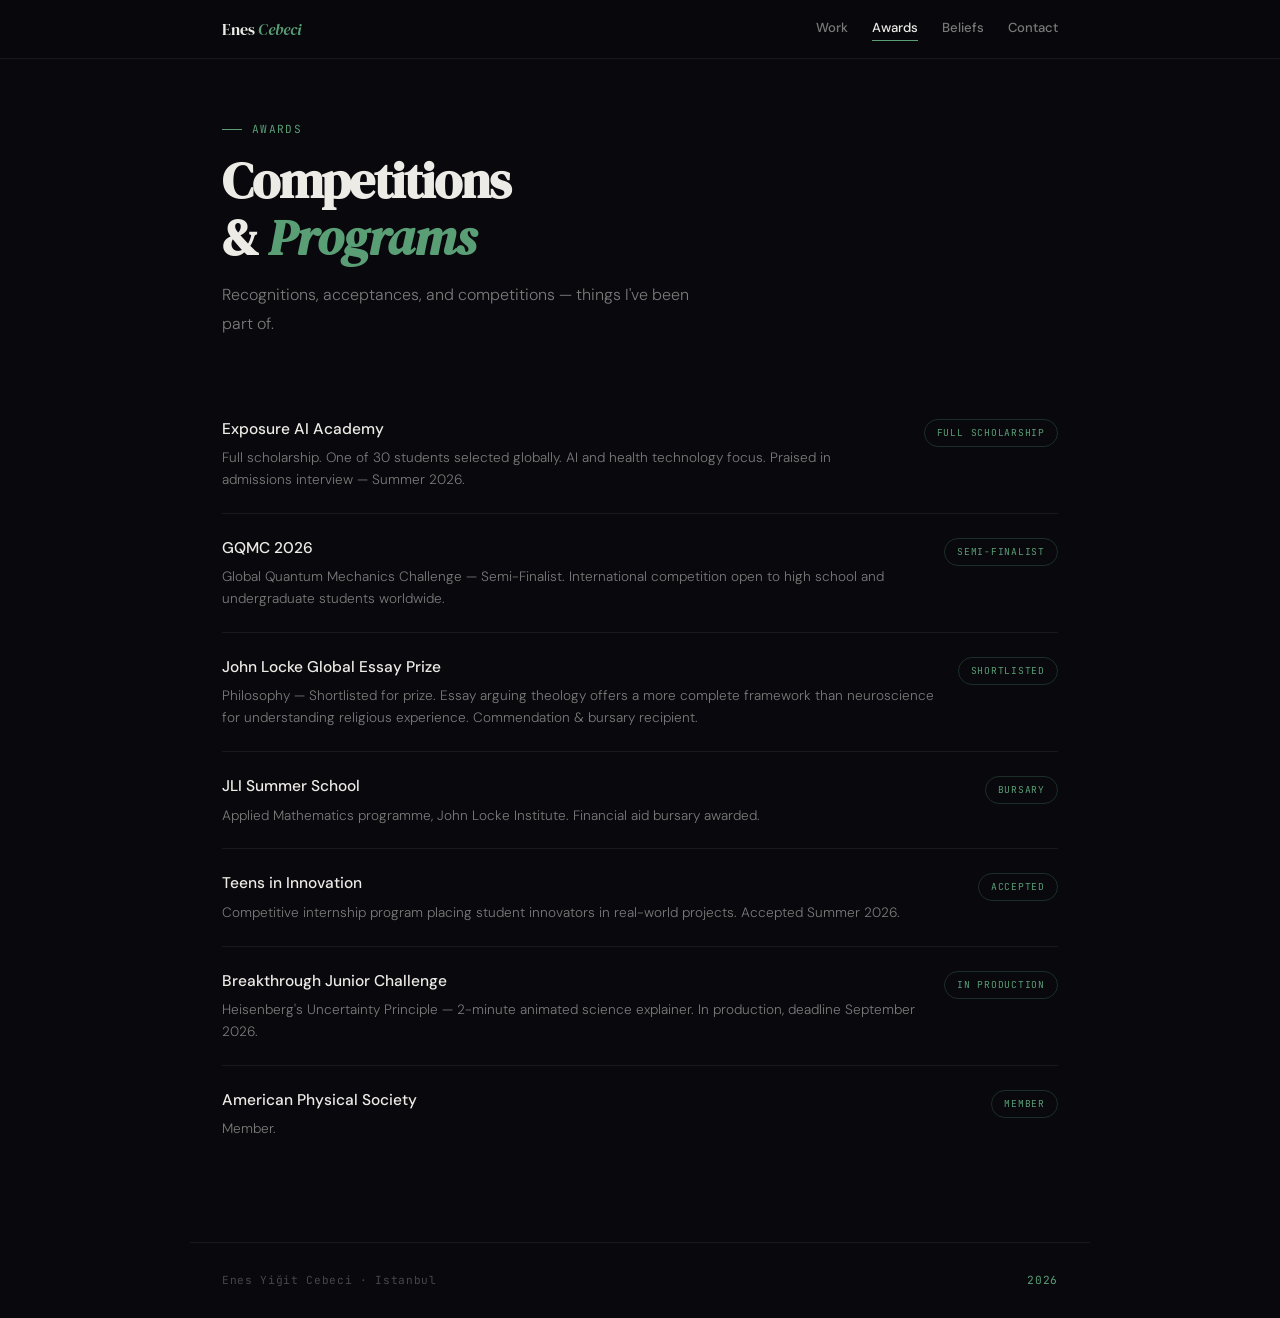
==== awards.html @ 8d1472da "Add files via upload" ====
<!DOCTYPE html>
<html lang="en">
<head>
<meta charset="UTF-8">
<meta name="viewport" content="width=device-width, initial-scale=1.0">
<title>Awards — Enes Yiğit Cebeci</title>
<link rel="stylesheet" href="style.css">
<style>
  .award-grid { display: flex; flex-direction: column; }
  .award-item {
    display: grid; grid-template-columns: 1fr auto;
    align-items: start; gap: 20px;
    padding: 22px 0;
    border-bottom: 1px solid var(--border);
    transition: padding-left 0.2s;
  }
  .award-item:last-child { border-bottom: none; }
  .award-item:hover { padding-left: 6px; }
  .award-name { font-weight: 500; font-size: 0.97rem; margin-bottom: 5px; }
  .award-detail { font-size: 0.85rem; color: var(--text-dim); font-weight: 300; line-height: 1.6; }
  .award-badge {
    font-family: 'JetBrains Mono', monospace;
    font-size: 0.6rem; letter-spacing: 0.08em; text-transform: uppercase;
    color: var(--green-bright); padding: 5px 12px;
    border: 1px solid rgba(90,158,118,0.25); border-radius: 100px;
    white-space: nowrap; margin-top: 2px;
  }
  @media (max-width: 640px) { .award-item { grid-template-columns: 1fr; } }
</style>
</head>
<body>
<nav>
  <div class="inner">
    <a href="/" class="nav-logo">Enes <em>Cebeci</em></a>
    <div class="navlinks">
      <a href="/work.html">Work</a>
      <a href="/awards.html" class="active">Awards</a>
      <a href="/beliefs.html">Beliefs</a>
      <a href="/contact.html">Contact</a>
    </div>
  </div>
</nav>

<main>
  <div class="wrap">
    <div class="page-header reveal">
      <div class="page-eyebrow">Awards</div>
      <h1 class="page-title">Competitions<br>& <em>Programs</em></h1>
      <p class="page-desc">Recognitions, acceptances, and competitions — things I've been part of.</p>
    </div>

    <div class="award-grid reveal">
      <div class="award-item">
        <div>
          <div class="award-name">Exposure AI Academy</div>
          <div class="award-detail">Full scholarship. One of 30 students selected globally. AI and health technology focus. Praised in admissions interview — Summer 2026.</div>
        </div>
        <div class="award-badge">Full scholarship</div>
      </div>
      <div class="award-item">
        <div>
          <div class="award-name">GQMC 2026</div>
          <div class="award-detail">Global Quantum Mechanics Challenge — Semi-Finalist. International competition open to high school and undergraduate students worldwide.</div>
        </div>
        <div class="award-badge">Semi-finalist</div>
      </div>
      <div class="award-item">
        <div>
          <div class="award-name">John Locke Global Essay Prize</div>
          <div class="award-detail">Philosophy — Shortlisted for prize. Essay arguing theology offers a more complete framework than neuroscience for understanding religious experience. Commendation & bursary recipient.</div>
        </div>
        <div class="award-badge">Shortlisted</div>
      </div>
      <div class="award-item">
        <div>
          <div class="award-name">JLI Summer School</div>
          <div class="award-detail">Applied Mathematics programme, John Locke Institute. Financial aid bursary awarded.</div>
        </div>
        <div class="award-badge">Bursary</div>
      </div>
      <div class="award-item">
        <div>
          <div class="award-name">Teens in Innovation</div>
          <div class="award-detail">Competitive internship program placing student innovators in real-world projects. Accepted Summer 2026.</div>
        </div>
        <div class="award-badge">Accepted</div>
      </div>
      <div class="award-item">
        <div>
          <div class="award-name">Breakthrough Junior Challenge</div>
          <div class="award-detail">Heisenberg's Uncertainty Principle — 2-minute animated science explainer. In production, deadline September 2026.</div>
        </div>
        <div class="award-badge">In production</div>
      </div>
      <div class="award-item">
        <div>
          <div class="award-name">American Physical Society</div>
          <div class="award-detail">Member.</div>
        </div>
        <div class="award-badge">Member</div>
      </div>
    </div>
  </div>
</main>

<footer>
  <div>Enes Yiğit Cebeci · Istanbul</div>
  <span>2026</span>
</footer>

<script>
  const reveals = document.querySelectorAll('.reveal');
  const obs = new IntersectionObserver(e => e.forEach(r => { if(r.isIntersecting){ r.target.classList.add('visible'); obs.unobserve(r.target); } }), {threshold:0.1});
  reveals.forEach(r => obs.observe(r));
</script>
</body>
</html>
---- style.css ----
@import url('https://fonts.googleapis.com/css2?family=DM+Serif+Display:ital@0;1&family=DM+Sans:wght@300;400;500;600&family=JetBrains+Mono:wght@400;500&display=swap');

:root {
  --bg: #08080D;
  --surface: #111118;
  --surface2: #1A1A26;
  --text: #EDEBE6;
  --text-dim: rgba(237,235,230,0.5);
  --text-dimmer: rgba(237,235,230,0.28);
  --green: #3D6B52;
  --green-bright: #5A9E76;
  --border: rgba(255,255,255,0.07);
  --border-hover: rgba(255,255,255,0.15);
}

*, *::before, *::after { margin: 0; padding: 0; box-sizing: border-box; }
html { scroll-behavior: smooth; }

body {
  background: var(--bg);
  color: var(--text);
  font-family: 'DM Sans', sans-serif;
  font-size: 16px;
  line-height: 1.65;
  -webkit-font-smoothing: antialiased;
  overflow-x: hidden;
}

a { color: inherit; text-decoration: none; }
h1,h2,h3 { font-family: 'DM Serif Display', serif; }

.wrap { max-width: 900px; margin: 0 auto; padding: 0 32px; }

/* NAV */
nav {
  position: fixed; top: 0; left: 0; right: 0; z-index: 100;
  background: rgba(8,8,13,0.88);
  backdrop-filter: blur(16px);
  border-bottom: 1px solid var(--border);
}
nav .inner {
  max-width: 900px; margin: 0 auto; padding: 0 32px;
  display: flex; align-items: center; justify-content: space-between;
  height: 58px;
}
.nav-logo {
  font-family: 'DM Serif Display', serif;
  font-size: 1rem; color: var(--text);
}
.nav-logo em { font-style: italic; color: var(--green-bright); }
.navlinks {
  display: flex; gap: 24px;
  font-size: 0.82rem; font-weight: 500;
  color: var(--text-dim);
}
.navlinks a { transition: color 0.15s; padding-bottom: 2px; border-bottom: 1px solid transparent; }
.navlinks a:hover { color: var(--text); }
.navlinks a.active { color: var(--text); border-bottom-color: var(--green-bright); }

/* MAIN */
main { padding: 120px 0 80px; min-height: 100vh; }

/* PAGE HEADER */
.page-header { margin-bottom: 56px; }
.page-eyebrow {
  font-family: 'JetBrains Mono', monospace;
  font-size: 0.7rem; letter-spacing: 0.12em;
  text-transform: uppercase; color: var(--green-bright);
  margin-bottom: 14px;
  display: flex; align-items: center; gap: 10px;
}
.page-eyebrow::before { content: ''; width: 20px; height: 1px; background: var(--green-bright); }
h1.page-title {
  font-size: clamp(2.2rem, 4vw, 3.2rem);
  line-height: 1.1; letter-spacing: -0.02em;
}
h1.page-title em { font-style: italic; color: var(--green-bright); }
.page-desc {
  margin-top: 16px; font-size: 1rem;
  color: var(--text-dim); max-width: 480px;
  font-weight: 300; line-height: 1.8;
}

/* ITEMS */
.item-list { display: flex; flex-direction: column; }
.item {
  padding: 22px 0;
  border-bottom: 1px solid var(--border);
  transition: padding-left 0.2s;
}
.item:last-child { border-bottom: none; }
.item:hover { padding-left: 6px; }
.item-top {
  display: flex; align-items: baseline;
  justify-content: space-between; gap: 16px; margin-bottom: 6px;
}
.item-name { font-weight: 500; font-size: 0.97rem; }
.item-tag {
  font-family: 'JetBrains Mono', monospace;
  font-size: 0.62rem; letter-spacing: 0.08em;
  text-transform: uppercase; color: var(--green-bright); flex-shrink: 0;
}
.item-desc { font-size: 0.87rem; color: var(--text-dim); font-weight: 300; line-height: 1.7; }

/* GROUP LABEL */
.group-label {
  font-family: 'JetBrains Mono', monospace;
  font-size: 0.68rem; letter-spacing: 0.12em;
  text-transform: uppercase; color: var(--green-bright);
  margin-bottom: 4px; margin-top: 40px;
}
.group-label:first-child { margin-top: 0; }

/* BTN */
.btn {
  display: inline-flex; align-items: center; gap: 8px;
  padding: 10px 22px; border-radius: 6px;
  font-size: 0.85rem; font-weight: 500;
  transition: all 0.15s; font-family: 'DM Sans', sans-serif;
}
.btn-primary { background: var(--green); color: var(--text); border: 1px solid var(--green); }
.btn-primary:hover { background: var(--green-bright); border-color: var(--green-bright); }
.btn-ghost { background: transparent; color: var(--text-dim); border: 1px solid var(--border); }
.btn-ghost:hover { border-color: var(--border-hover); color: var(--text); }

/* LIVE DOT */
.live-dot {
  width: 6px; height: 6px; border-radius: 50%;
  background: var(--green-bright); display: inline-block;
  animation: livepulse 2s ease-in-out infinite; margin-right: 6px;
}
@keyframes livepulse { 0%,100%{opacity:1} 50%{opacity:0.3} }

/* FOOTER */
footer {
  border-top: 1px solid var(--border);
  padding: 28px 32px; max-width: 900px; margin: 0 auto;
  display: flex; justify-content: space-between;
  font-family: 'JetBrains Mono', monospace;
  font-size: 0.7rem; color: var(--text-dimmer); letter-spacing: 0.06em;
}
footer span { color: var(--green-bright); }

/* REVEAL */
.reveal { opacity: 0; transform: translateY(20px); transition: opacity 0.5s ease, transform 0.5s ease; }
.reveal.visible { opacity: 1; transform: translateY(0); }

@media (max-width: 640px) {
  .navlinks { display: none; }
  main { padding: 100px 0 60px; }
  h1.page-title { font-size: 2rem; }
}
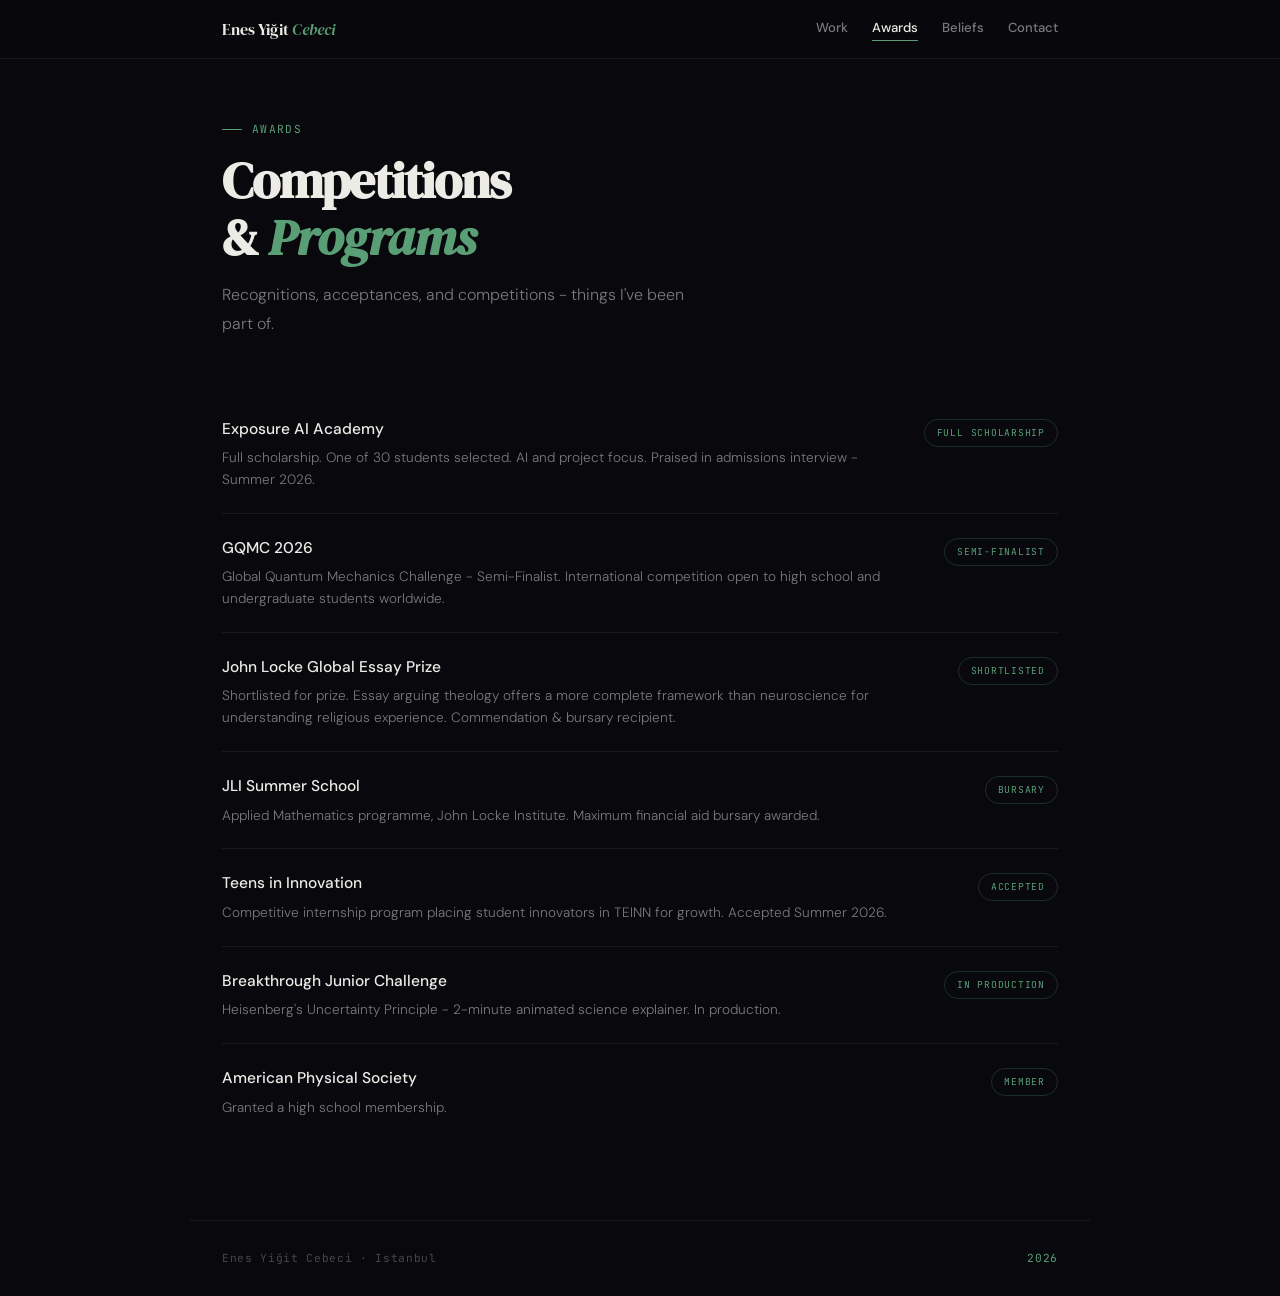
==== commit a563be97: "awards.html" ====
--- a/awards.html
+++ b/awards.html
@@ -3,7 +3,7 @@
 <head>
 <meta charset="UTF-8">
 <meta name="viewport" content="width=device-width, initial-scale=1.0">
-<title>Awards — Enes Yiğit Cebeci</title>
+<title>Awards - Enes Yiğit Cebeci</title>
 <link rel="stylesheet" href="style.css">
 <style>
   .award-grid { display: flex; flex-direction: column; }
@@ -31,7 +31,7 @@
 <body>
 <nav>
   <div class="inner">
-    <a href="/" class="nav-logo">Enes <em>Cebeci</em></a>
+    <a href="/" class="nav-logo">Enes Yiğit <em>Cebeci</em></a>
     <div class="navlinks">
       <a href="/work.html">Work</a>
       <a href="/awards.html" class="active">Awards</a>
@@ -46,56 +46,56 @@
     <div class="page-header reveal">
       <div class="page-eyebrow">Awards</div>
       <h1 class="page-title">Competitions<br>& <em>Programs</em></h1>
-      <p class="page-desc">Recognitions, acceptances, and competitions — things I've been part of.</p>
+      <p class="page-desc">Recognitions, acceptances, and competitions - things I've been part of.</p>
     </div>
 
     <div class="award-grid reveal">
       <div class="award-item">
         <div>
           <div class="award-name">Exposure AI Academy</div>
-          <div class="award-detail">Full scholarship. One of 30 students selected globally. AI and health technology focus. Praised in admissions interview — Summer 2026.</div>
+          <div class="award-detail">Full scholarship. One of 30 students selected. AI and project focus. Praised in admissions interview - Summer 2026.</div>
         </div>
         <div class="award-badge">Full scholarship</div>
       </div>
       <div class="award-item">
         <div>
           <div class="award-name">GQMC 2026</div>
-          <div class="award-detail">Global Quantum Mechanics Challenge — Semi-Finalist. International competition open to high school and undergraduate students worldwide.</div>
+          <div class="award-detail">Global Quantum Mechanics Challenge - Semi-Finalist. International competition open to high school and undergraduate students worldwide.</div>
         </div>
         <div class="award-badge">Semi-finalist</div>
       </div>
       <div class="award-item">
         <div>
           <div class="award-name">John Locke Global Essay Prize</div>
-          <div class="award-detail">Philosophy — Shortlisted for prize. Essay arguing theology offers a more complete framework than neuroscience for understanding religious experience. Commendation & bursary recipient.</div>
+          <div class="award-detail">Shortlisted for prize. Essay arguing theology offers a more complete framework than neuroscience for understanding religious experience. Commendation & bursary recipient.</div>
         </div>
         <div class="award-badge">Shortlisted</div>
       </div>
       <div class="award-item">
         <div>
           <div class="award-name">JLI Summer School</div>
-          <div class="award-detail">Applied Mathematics programme, John Locke Institute. Financial aid bursary awarded.</div>
+          <div class="award-detail">Applied Mathematics programme, John Locke Institute. Maximum financial aid bursary awarded.</div>
         </div>
         <div class="award-badge">Bursary</div>
       </div>
       <div class="award-item">
         <div>
           <div class="award-name">Teens in Innovation</div>
-          <div class="award-detail">Competitive internship program placing student innovators in real-world projects. Accepted Summer 2026.</div>
+          <div class="award-detail">Competitive internship program placing student innovators in TEINN for growth. Accepted Summer 2026.</div>
         </div>
         <div class="award-badge">Accepted</div>
       </div>
       <div class="award-item">
         <div>
           <div class="award-name">Breakthrough Junior Challenge</div>
-          <div class="award-detail">Heisenberg's Uncertainty Principle — 2-minute animated science explainer. In production, deadline September 2026.</div>
+          <div class="award-detail">Heisenberg's Uncertainty Principle - 2-minute animated science explainer. In production.</div>
         </div>
         <div class="award-badge">In production</div>
       </div>
       <div class="award-item">
         <div>
           <div class="award-name">American Physical Society</div>
-          <div class="award-detail">Member.</div>
+          <div class="award-detail">Granted a high school membership.</div>
         </div>
         <div class="award-badge">Member</div>
       </div>
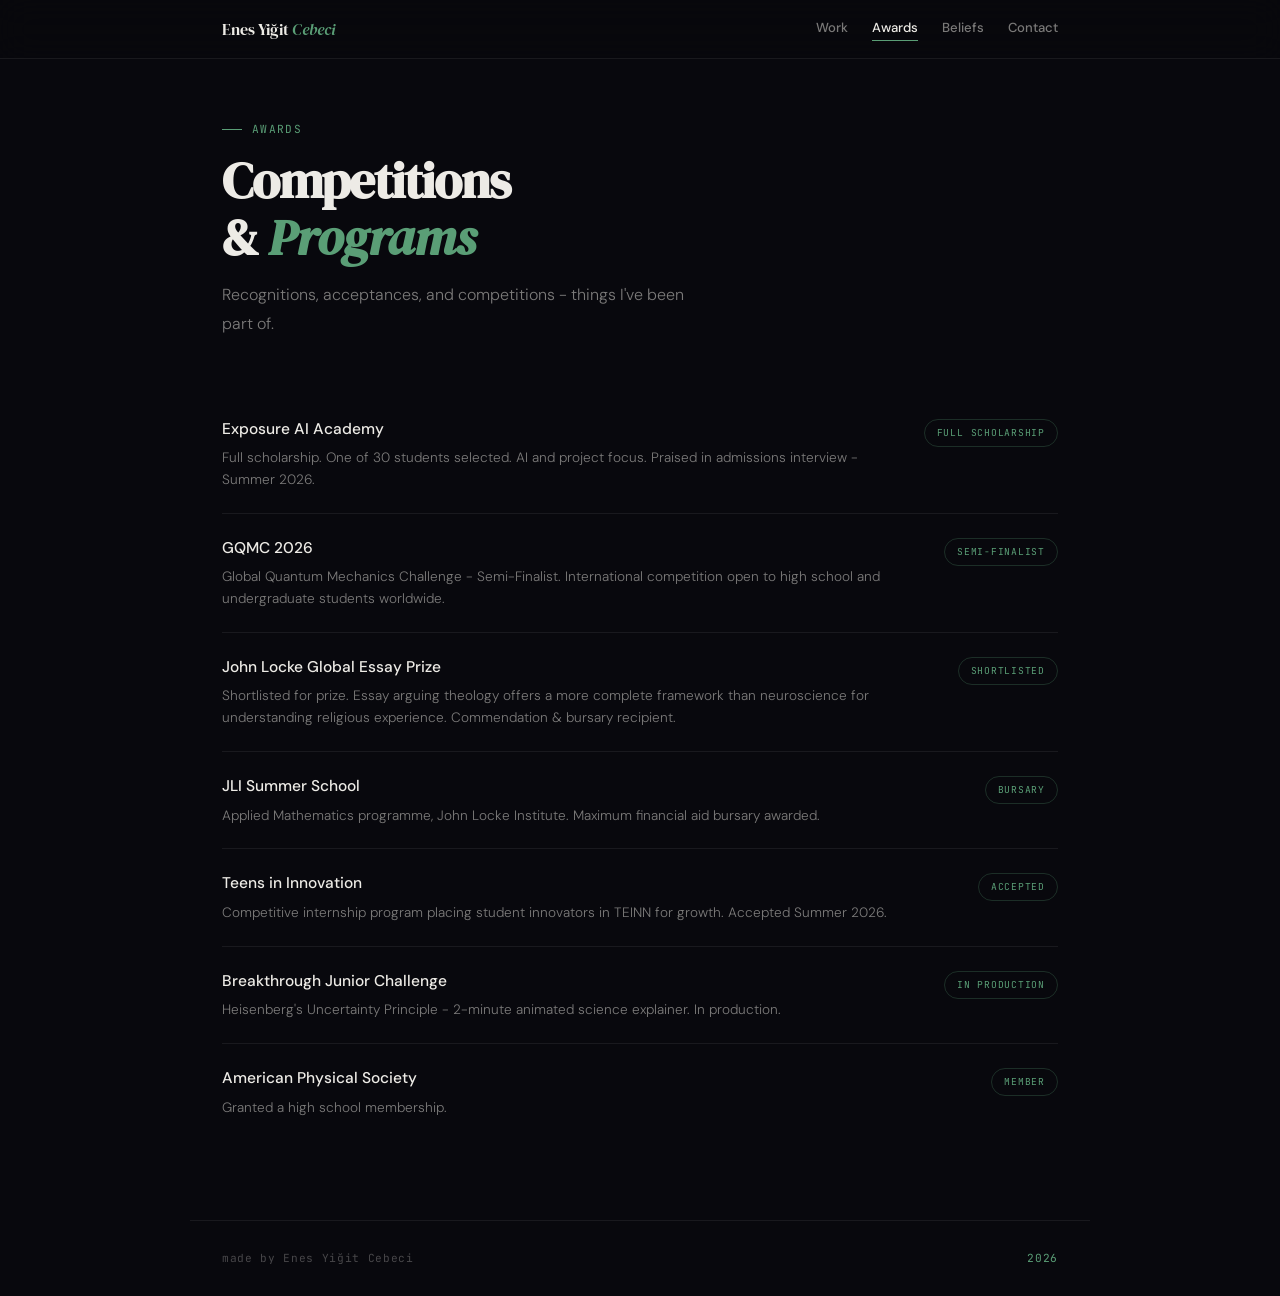
==== commit 422fa04c: "awards.html" ====
--- a/awards.html
+++ b/awards.html
@@ -3,7 +3,7 @@
 <head>
 <meta charset="UTF-8">
 <meta name="viewport" content="width=device-width, initial-scale=1.0">
-<title>Awards - Enes Yiğit Cebeci</title>
+<title>Awards and Honours - Enes Yiğit Cebeci</title>
 <link rel="stylesheet" href="style.css">
 <style>
   .award-grid { display: flex; flex-direction: column; }
@@ -104,7 +104,7 @@
 </main>
 
 <footer>
-  <div>Enes Yiğit Cebeci · Istanbul</div>
+  <div>made by Enes Yiğit Cebeci</div>
   <span>2026</span>
 </footer>
 
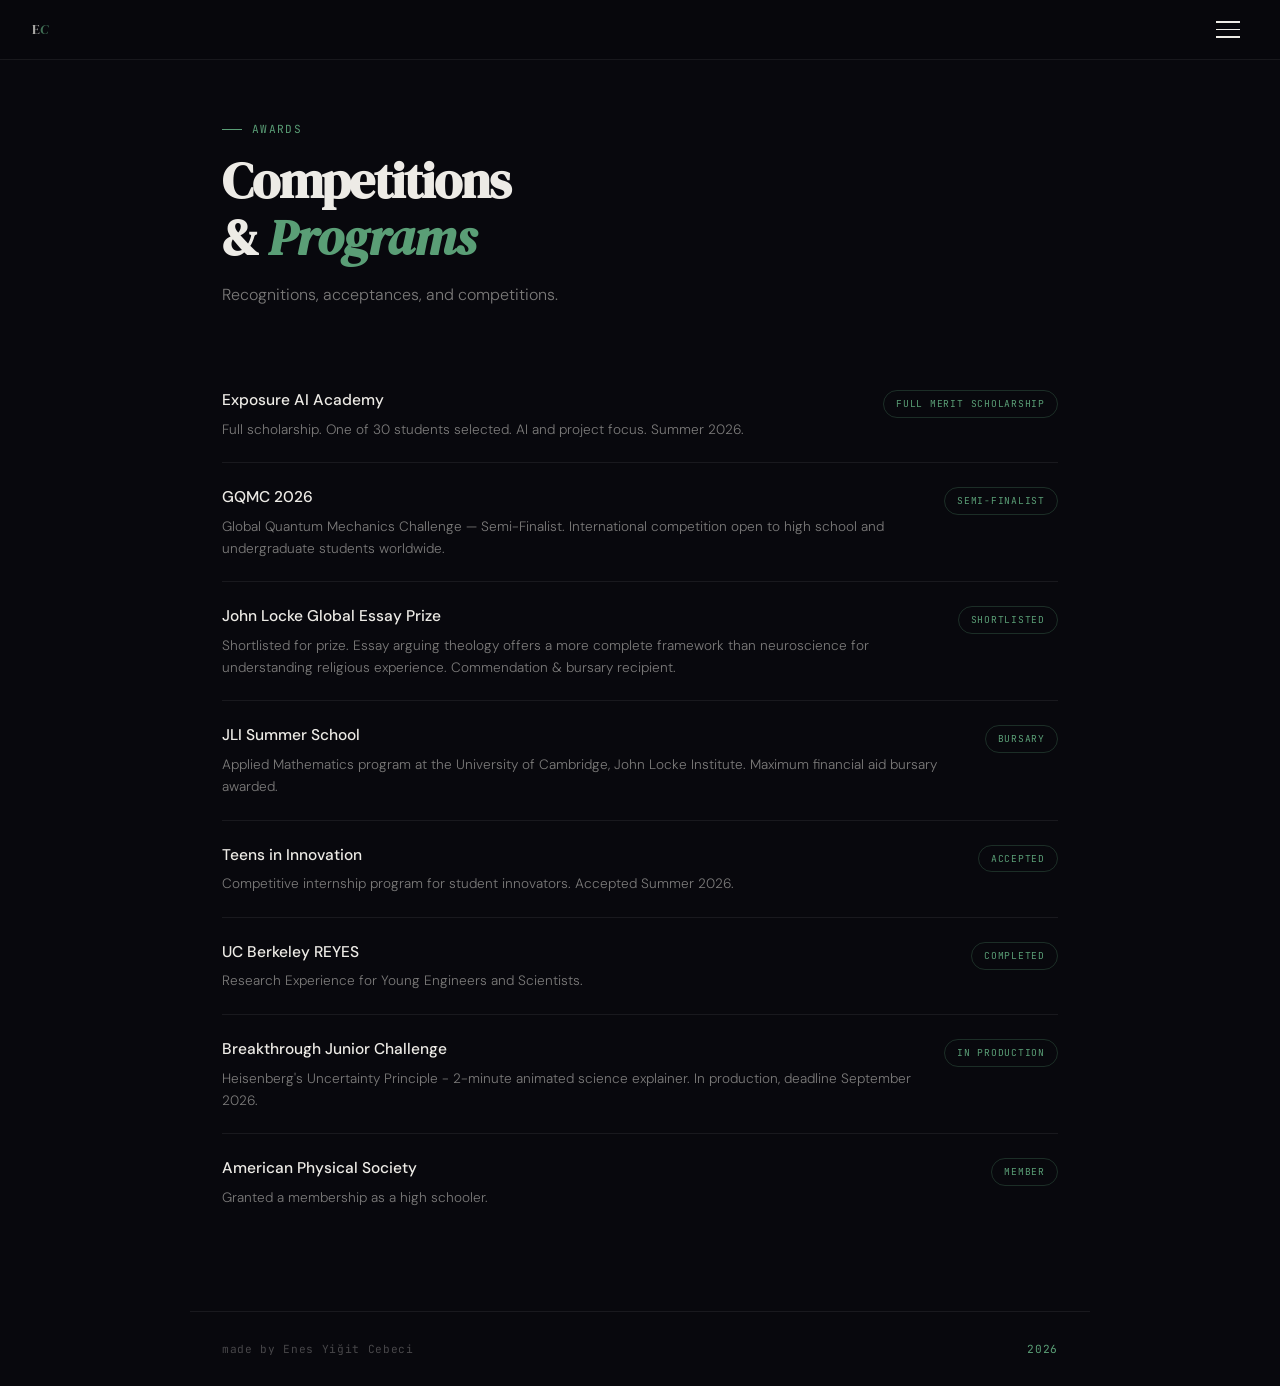
==== commit b7c6b69f: "awards.html" ====
--- a/awards.html
+++ b/awards.html
@@ -6,61 +6,65 @@
 <title>Awards and Honours - Enes Yiğit Cebeci</title>
 <link rel="stylesheet" href="style.css">
 <style>
-  .award-grid { display: flex; flex-direction: column; }
-  .award-item {
-    display: grid; grid-template-columns: 1fr auto;
-    align-items: start; gap: 20px;
-    padding: 22px 0;
-    border-bottom: 1px solid var(--border);
-    transition: padding-left 0.2s;
-  }
-  .award-item:last-child { border-bottom: none; }
-  .award-item:hover { padding-left: 6px; }
-  .award-name { font-weight: 500; font-size: 0.97rem; margin-bottom: 5px; }
-  .award-detail { font-size: 0.85rem; color: var(--text-dim); font-weight: 300; line-height: 1.6; }
-  .award-badge {
-    font-family: 'JetBrains Mono', monospace;
-    font-size: 0.6rem; letter-spacing: 0.08em; text-transform: uppercase;
-    color: var(--green-bright); padding: 5px 12px;
-    border: 1px solid rgba(90,158,118,0.25); border-radius: 100px;
-    white-space: nowrap; margin-top: 2px;
-  }
-  @media (max-width: 640px) { .award-item { grid-template-columns: 1fr; } }
+  .hamburger{width:36px;height:36px;display:flex;flex-direction:column;justify-content:center;gap:6px;cursor:pointer;background:none;border:none;padding:4px;}
+  .hamburger span{display:block;width:24px;height:1.5px;background:var(--text);transition:all 0.3s ease;transform-origin:center;}
+  .hamburger.open span:nth-child(1){transform:translateY(7.5px) rotate(45deg);}
+  .hamburger.open span:nth-child(2){opacity:0;transform:scaleX(0);}
+  .hamburger.open span:nth-child(3){transform:translateY(-7.5px) rotate(-45deg);}
+  .menu-overlay{position:fixed;inset:0;z-index:199;background:rgba(8,8,13,0.97);backdrop-filter:blur(20px);display:flex;align-items:center;justify-content:center;opacity:0;pointer-events:none;transition:opacity 0.3s ease;}
+  .menu-overlay.open{opacity:1;pointer-events:all;}
+  .menu-links{display:flex;flex-direction:column;align-items:center;gap:8px;}
+  .menu-links a{font-family:'DM Serif Display',serif;font-size:clamp(2.5rem,7vw,5rem);color:var(--text-dim);letter-spacing:-0.02em;transition:color 0.15s,transform 0.15s;display:block;line-height:1.2;}
+  .menu-links a:hover{color:var(--text);transform:translateX(8px);}
+  .menu-links a em{font-style:italic;color:var(--green-bright);}
+  nav{position:fixed;top:0;left:0;right:0;z-index:200;padding:0 32px;display:flex;align-items:center;justify-content:space-between;height:60px;background:rgba(8,8,13,0.85);backdrop-filter:blur(16px);border-bottom:1px solid var(--border);}
+  .nav-logo{font-family:'DM Serif Display',serif;font-size:0.9rem;color:var(--text);opacity:0.7;position:relative;z-index:201;}
+  .nav-logo em{font-style:italic;color:var(--green-bright);}
+  .award-grid{display:flex;flex-direction:column;}
+  .award-item{display:grid;grid-template-columns:1fr auto;align-items:start;gap:20px;padding:22px 0;border-bottom:1px solid var(--border);transition:padding-left 0.2s;}
+  .award-item:last-child{border-bottom:none;}
+  .award-item:hover{padding-left:6px;}
+  .award-name{font-weight:500;font-size:0.97rem;margin-bottom:5px;}
+  .award-detail{font-size:0.85rem;color:var(--text-dim);font-weight:300;line-height:1.6;}
+  .award-badge{font-family:'JetBrains Mono',monospace;font-size:0.6rem;letter-spacing:0.08em;text-transform:uppercase;color:var(--green-bright);padding:5px 12px;border:1px solid rgba(90,158,118,0.25);border-radius:100px;white-space:nowrap;margin-top:2px;}
+  @media(max-width:640px){.award-item{grid-template-columns:1fr;}}
 </style>
 </head>
 <body>
 <nav>
-  <div class="inner">
-    <a href="/" class="nav-logo">Enes Yiğit <em>Cebeci</em></a>
-    <div class="navlinks">
-      <a href="/work.html">Work</a>
-      <a href="/awards.html" class="active">Awards</a>
-      <a href="/beliefs.html">Beliefs</a>
-      <a href="/contact.html">Contact</a>
-    </div>
+  <a href="/" class="nav-logo">E<em>C</em></a>
+  <button class="hamburger" id="hamburger" aria-label="Menu">
+    <span></span><span></span><span></span>
+  </button>
+</nav>
+<div class="menu-overlay" id="overlay">
+  <div class="menu-links">
+    <a href="/work.html">Work</a>
+    <a href="/awards.html">Awards</a>
+    <a href="/beliefs.html">Beliefs</a>
+    <a href="/contact.html">Contact</a>
   </div>
-</nav>
+</div>
 
 <main>
   <div class="wrap">
     <div class="page-header reveal">
       <div class="page-eyebrow">Awards</div>
       <h1 class="page-title">Competitions<br>& <em>Programs</em></h1>
-      <p class="page-desc">Recognitions, acceptances, and competitions - things I've been part of.</p>
+      <p class="page-desc">Recognitions, acceptances, and competitions.</p>
     </div>
-
     <div class="award-grid reveal">
       <div class="award-item">
         <div>
           <div class="award-name">Exposure AI Academy</div>
-          <div class="award-detail">Full scholarship. One of 30 students selected. AI and project focus. Praised in admissions interview - Summer 2026.</div>
+          <div class="award-detail">Full scholarship. One of 30 students selected. AI and project focus. Summer 2026.</div>
         </div>
-        <div class="award-badge">Full scholarship</div>
+        <div class="award-badge">Full merit scholarship</div>
       </div>
       <div class="award-item">
         <div>
           <div class="award-name">GQMC 2026</div>
-          <div class="award-detail">Global Quantum Mechanics Challenge - Semi-Finalist. International competition open to high school and undergraduate students worldwide.</div>
+          <div class="award-detail">Global Quantum Mechanics Challenge — Semi-Finalist. International competition open to high school and undergraduate students worldwide.</div>
         </div>
         <div class="award-badge">Semi-finalist</div>
       </div>
@@ -74,28 +78,35 @@
       <div class="award-item">
         <div>
           <div class="award-name">JLI Summer School</div>
-          <div class="award-detail">Applied Mathematics programme, John Locke Institute. Maximum financial aid bursary awarded.</div>
+          <div class="award-detail">Applied Mathematics program at the University of Cambridge, John Locke Institute. Maximum financial aid bursary awarded.</div>
         </div>
         <div class="award-badge">Bursary</div>
       </div>
       <div class="award-item">
         <div>
           <div class="award-name">Teens in Innovation</div>
-          <div class="award-detail">Competitive internship program placing student innovators in TEINN for growth. Accepted Summer 2026.</div>
+          <div class="award-detail">Competitive internship program for student innovators. Accepted Summer 2026.</div>
         </div>
         <div class="award-badge">Accepted</div>
       </div>
       <div class="award-item">
         <div>
+          <div class="award-name">UC Berkeley REYES</div>
+          <div class="award-detail">Research Experience for Young Engineers and Scientists.</div>
+        </div>
+        <div class="award-badge">Completed</div>
+      </div>
+      <div class="award-item">
+        <div>
           <div class="award-name">Breakthrough Junior Challenge</div>
-          <div class="award-detail">Heisenberg's Uncertainty Principle - 2-minute animated science explainer. In production.</div>
+          <div class="award-detail">Heisenberg's Uncertainty Principle - 2-minute animated science explainer. In production, deadline September 2026.</div>
         </div>
         <div class="award-badge">In production</div>
       </div>
       <div class="award-item">
         <div>
           <div class="award-name">American Physical Society</div>
-          <div class="award-detail">Granted a high school membership.</div>
+          <div class="award-detail">Granted a membership as a high schooler.</div>
         </div>
         <div class="award-badge">Member</div>
       </div>
@@ -109,6 +120,20 @@
 </footer>
 
 <script>
+  const hamburger = document.getElementById('hamburger');
+  const overlay = document.getElementById('overlay');
+  hamburger.addEventListener('click', () => {
+    hamburger.classList.toggle('open');
+    overlay.classList.toggle('open');
+    document.body.style.overflow = overlay.classList.contains('open') ? 'hidden' : '';
+  });
+  overlay.querySelectorAll('a').forEach(a => {
+    a.addEventListener('click', () => {
+      hamburger.classList.remove('open');
+      overlay.classList.remove('open');
+      document.body.style.overflow = '';
+    });
+  });
   const reveals = document.querySelectorAll('.reveal');
   const obs = new IntersectionObserver(e => e.forEach(r => { if(r.isIntersecting){ r.target.classList.add('visible'); obs.unobserve(r.target); } }), {threshold:0.1});
   reveals.forEach(r => obs.observe(r));
